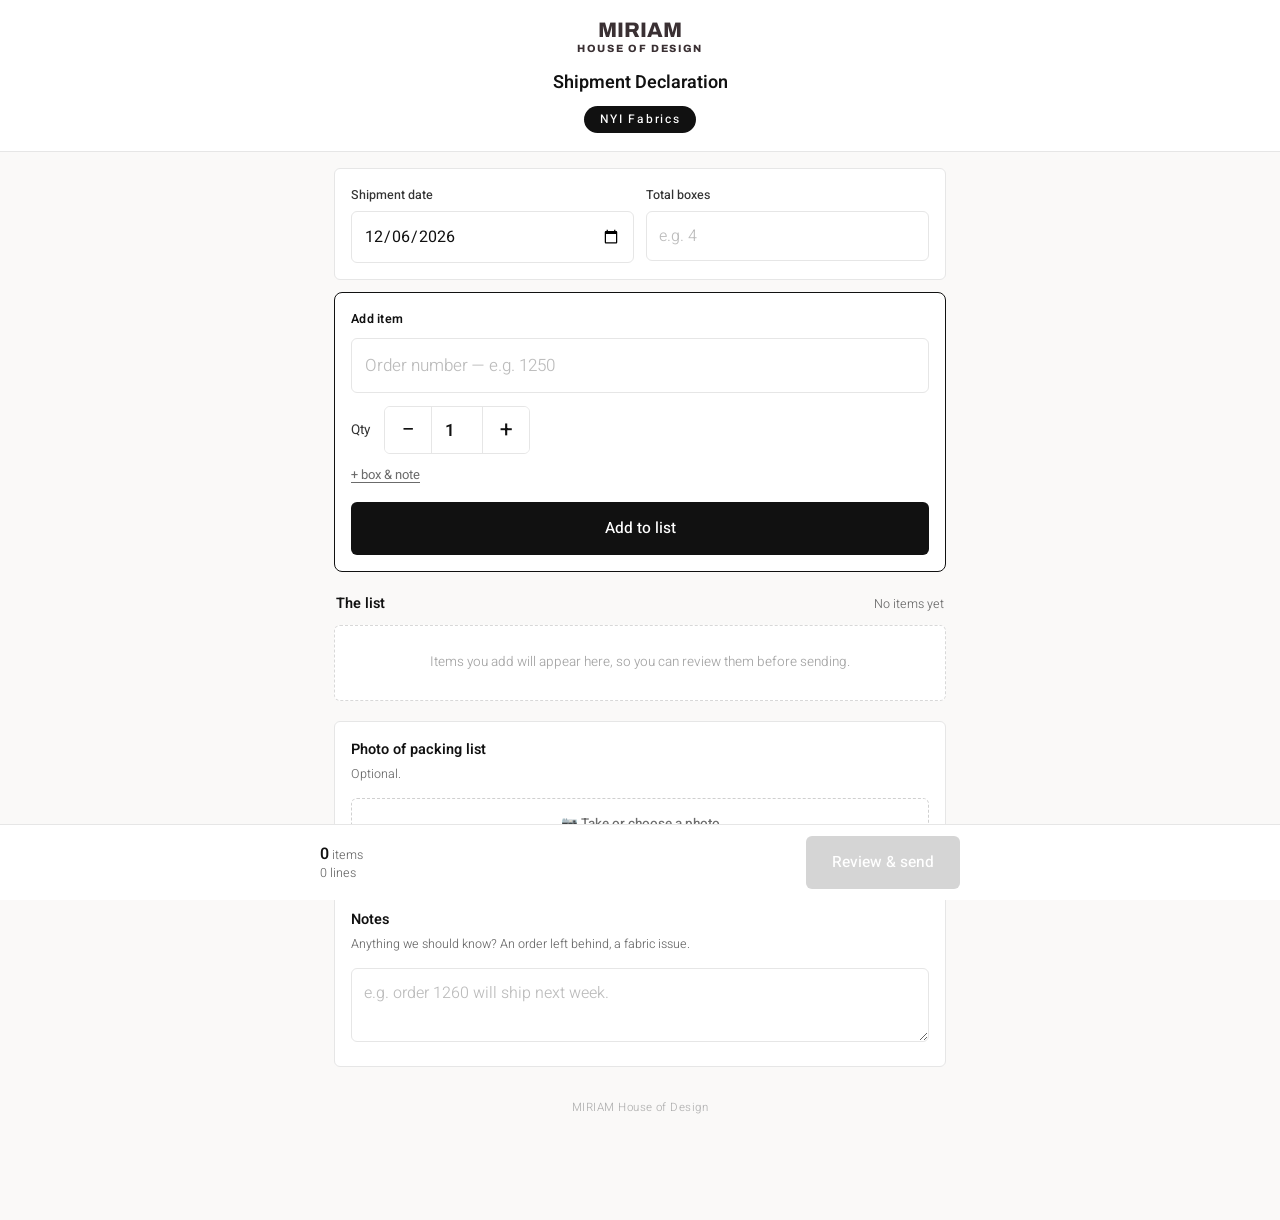
==== v4kdz/index.html @ dc08080c "Add files via upload" ====
<!DOCTYPE html>
<html lang="he" dir="rtl">
<head>
<base href="../">
<meta charset="UTF-8">
<meta name="viewport" content="width=device-width, initial-scale=1.0, viewport-fit=cover">
<title>Shipment Declaration · MIRIAM</title>
<meta name="robots" content="noindex,nofollow">
<meta name="theme-color" content="#ffffff">
<link rel="preconnect" href="https://fonts.googleapis.com">
<link rel="preconnect" href="https://fonts.gstatic.com" crossorigin>
<link href="https://fonts.googleapis.com/css2?family=Heebo:wght@300;400;500;600;700&family=Archivo:wght@700;800&display=swap" rel="stylesheet">
<link rel="stylesheet" href="s1.css"><link rel="stylesheet" href="s2.css">
</head>
<body>
<noscript><div class="ns">Please open this link in your phone browser (Chrome / Safari).</div></noscript>
<div class="head">
<div class="logo-text"><span class="l1">MIRIAM</span><span class="l2">House of Design</span></div>
<h1 id="tTitle"></h1>
<div class="sup" id="tSup"></div>
</div>
<div id="app">
<div class="wrap">
<div class="card">
<div class="grid2">
<div>
<label for="date" id="lDate"></label>
<input type="date" id="date">
</div>
<div>
<label for="boxes" id="lBoxes"></label>
<input type="number" id="boxes" min="0" step="1" inputmode="numeric">
</div>
</div>
</div>
<div class="entry">
<div class="lbl" id="lAdd"></div>
<input type="text" id="what" autocomplete="off" enterkeyhint="done">
<div class="qtyrow">
<span class="t" id="lQty"></span>
<div class="stepper">
<button type="button" id="minus">&minus;</button>
<input type="number" id="qty" value="1" min="1" step="1" inputmode="numeric">
<button type="button" id="plus">+</button>
</div>
</div>
<button type="button" class="more" id="moreBtn"></button>
<div class="extra" id="extra">
<input type="text" id="box" autocomplete="off">
<input type="text" id="note" autocomplete="off">
</div>
<button type="button" class="addbtn" id="add"></button>
</div>
<div id="msg" class="msg"></div>
<div class="listhead">
<h2 id="lList"></h2>
<span id="cnt"></span>
</div>
<div class="list" id="list"></div>
<div class="empty" id="empty"></div>
<div class="card" style="margin-top:20px">
<h2 id="lPhoto"></h2>
<div class="hint" id="hPhoto"></div>
<label class="filebox" for="photo"><span id="lPhotoBtn"></span>
<input type="file" id="photo" accept="image/*" multiple></label>
<div class="thumbs" id="thumbs"></div>
</div>
<div class="card">
<h2 id="lNotes"></h2>
<div class="hint" id="hNotes"></div>
<textarea id="notes"></textarea>
</div>
<div class="foot">MIRIAM House of Design</div>
</div>
</div>
<div class="done" id="done">
<div class="tick">&#10003;</div>
<h2 id="lDoneT"></h2>
<p id="lDoneP"></p>
<button type="button" id="again"></button>
</div>
<div class="bar" id="bar">
<div class="bar-in">
<div class="totals"><b id="tItems">0</b> <span id="lItems"></span><br><span id="tLines"></span></div>
<button type="button" class="go" id="review" disabled></button>
</div>
</div>
<div class="sheet" id="sheet">
<div class="sheet-in">
<h2 id="lSum"></h2>
<div class="meta" id="sMeta"></div>
<div class="sumlist" id="sList"></div>
<div class="sumtot"><span id="lTot"></span><span id="sTot">0</span></div>
<div class="sheet-actions">
<button type="button" class="b-out" id="back"></button>
<button type="button" class="b-solid" id="send"></button>
</div>
</div>
</div>
<script>window.SUP="v4kdz";</script>
<script src="a1.js"></script>
<script src="a2.js"></script>
</body>
</html>
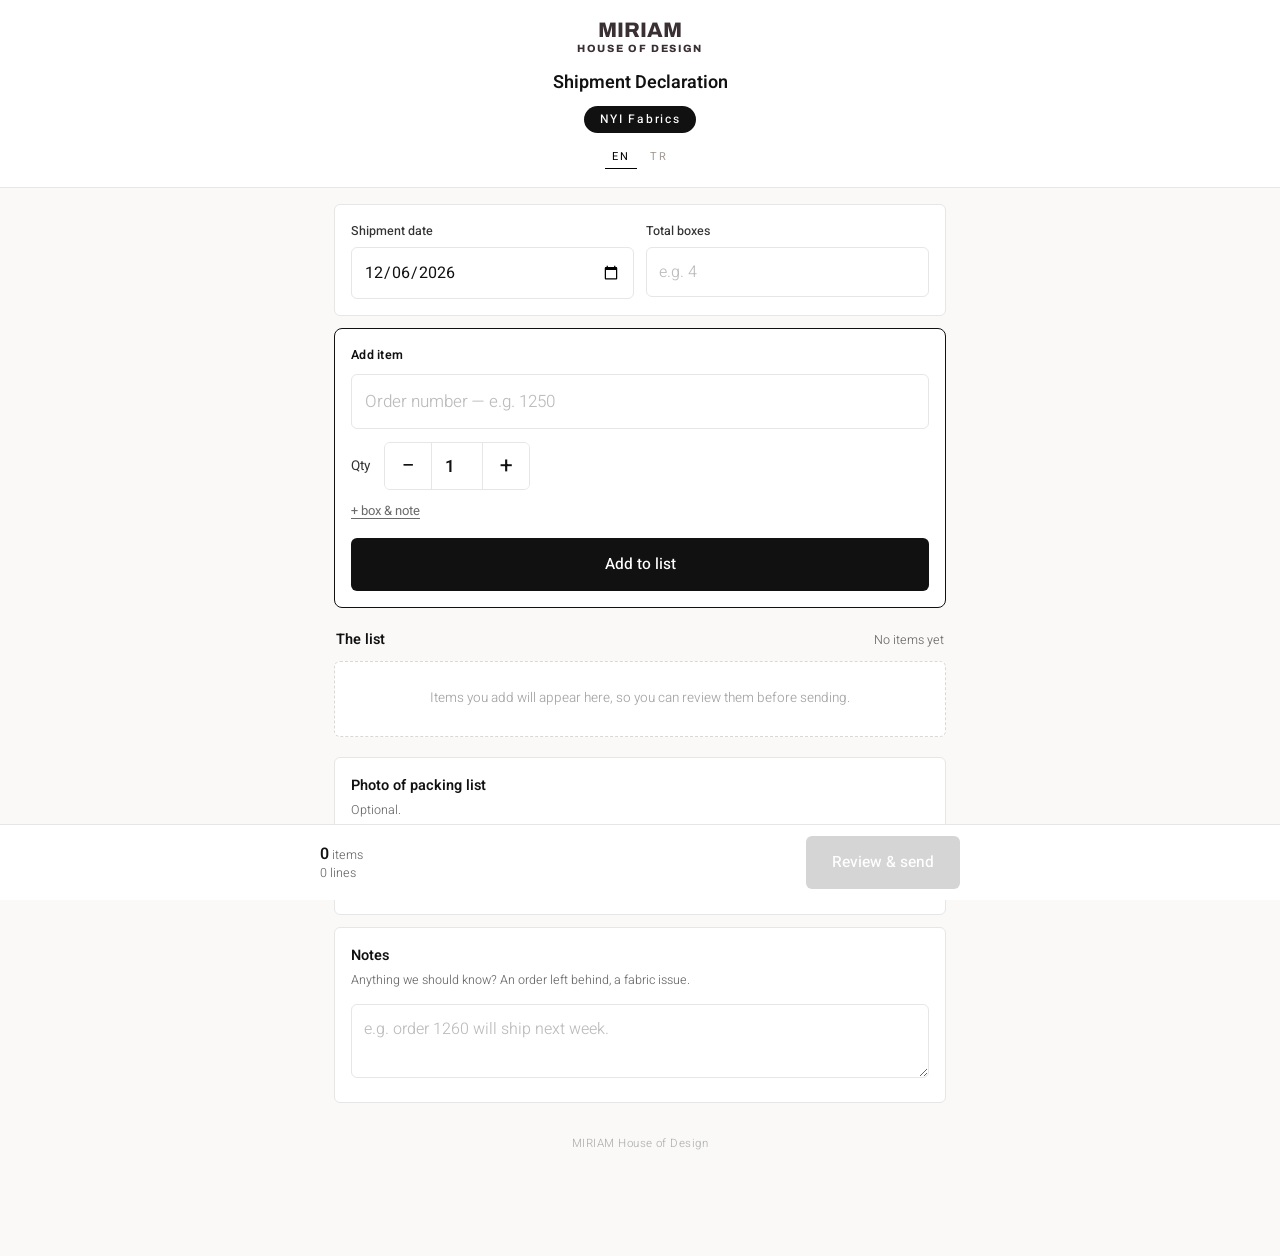
==== commit 87b8ade8: "Add files via upload" ====
--- a/v4kdz/index.html
+++ b/v4kdz/index.html
@@ -11,6 +11,12 @@
 <link rel="preconnect" href="https://fonts.gstatic.com" crossorigin>
 <link href="https://fonts.googleapis.com/css2?family=Heebo:wght@300;400;500;600;700&family=Archivo:wght@700;800&display=swap" rel="stylesheet">
 <link rel="stylesheet" href="s1.css"><link rel="stylesheet" href="s2.css">
+<style>
+[hidden]{display:none!important}
+.lang{margin-top:12px;display:flex;gap:6px;justify-content:center}
+.lang button{background:none;border:0;border-bottom:1px solid transparent;padding:3px 7px;font-family:inherit;font-size:11px;letter-spacing:.16em;color:#a39a94;cursor:pointer}
+.lang button.on{color:#000;border-bottom-color:#000}
+</style>
 </head>
 <body>
 <noscript><div class="ns">Please open this link in your phone browser (Chrome / Safari).</div></noscript>
@@ -18,6 +24,7 @@
 <div class="logo-text"><span class="l1">MIRIAM</span><span class="l2">House of Design</span></div>
 <h1 id="tTitle"></h1>
 <div class="sup" id="tSup"></div>
+<div class="lang" id="lang" hidden><button type="button"></button><button type="button"></button></div>
 </div>
 <div id="app">
 <div class="wrap">
